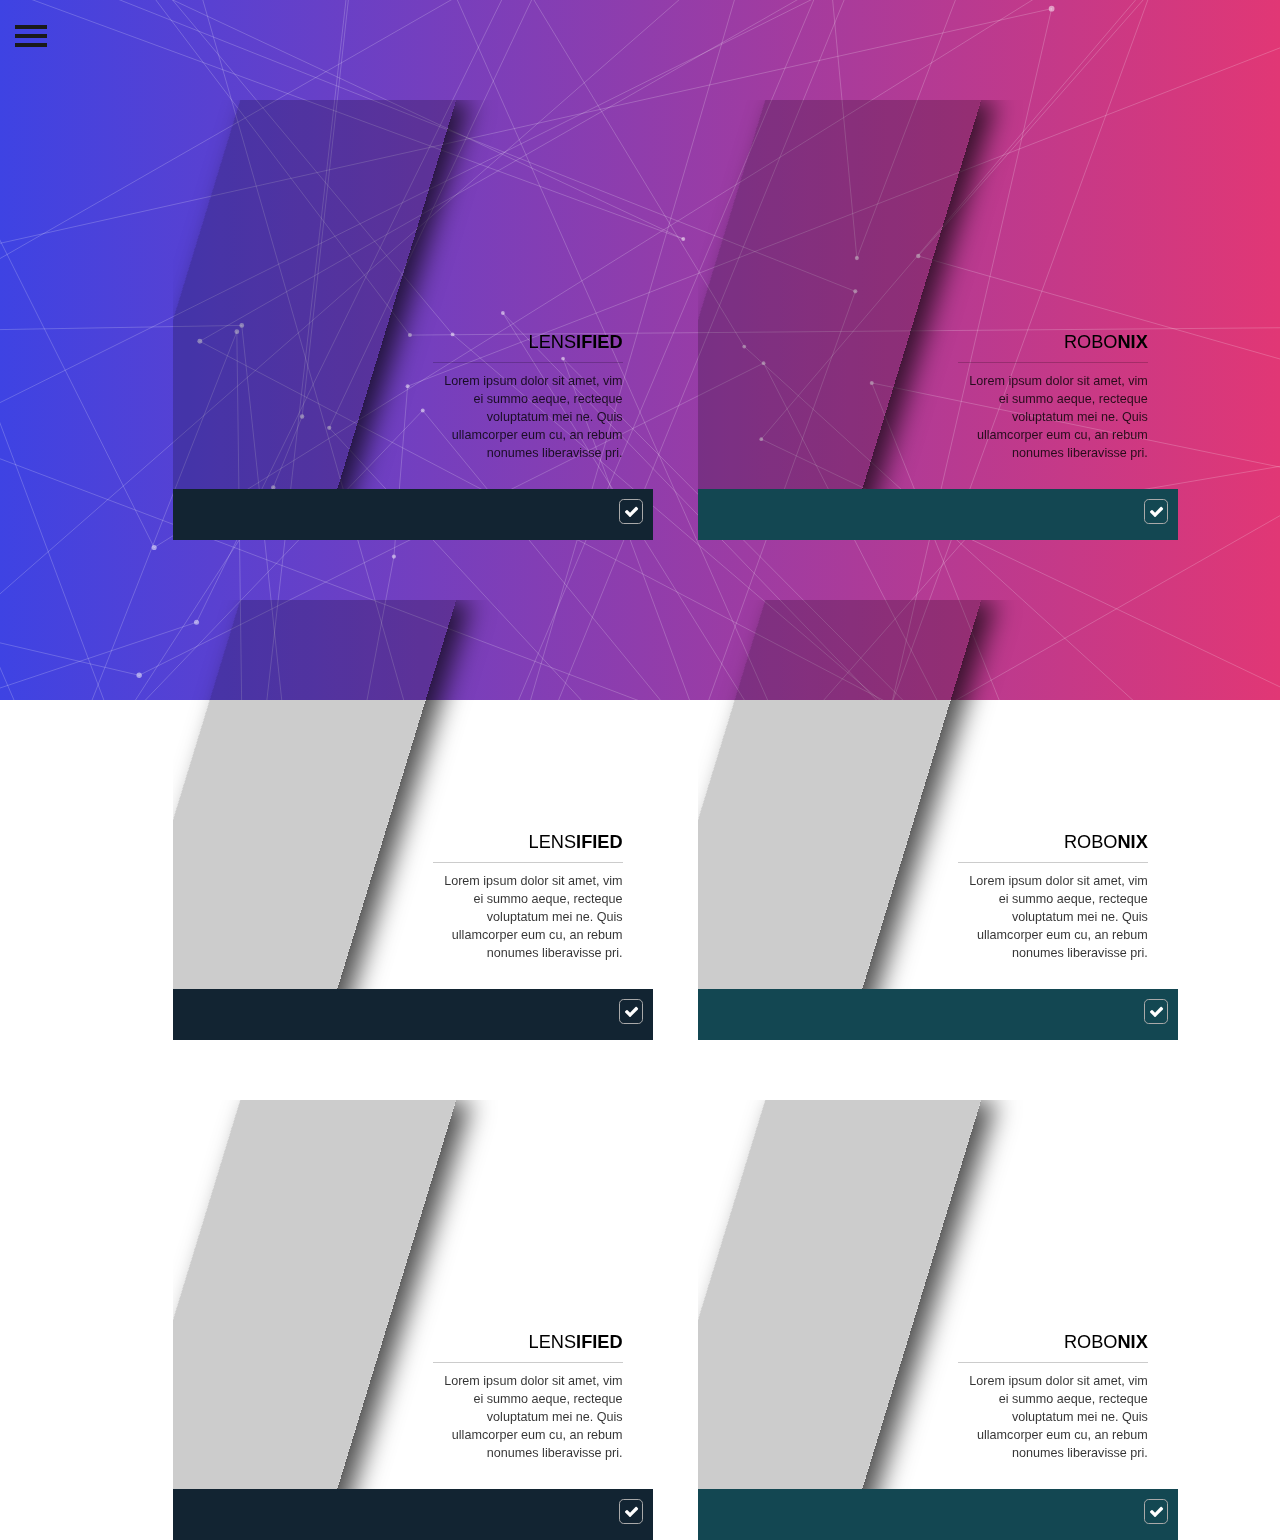
==== dashboard/dash.html @ 1079ad85 "Dashboard ui" ====
<!DOCTYPE html>
<html>
<head>
	<title>Dashboard</title>
	<link href="https://maxcdn.bootstrapcdn.com/bootstrap/3.3.0/css/bootstrap.min.css" rel="stylesheet" id="bootstrap-css">
	<link href="https://maxcdn.bootstrapcdn.com/font-awesome/4.3.0/css/font-awesome.min.css" rel="stylesheet">
	<script src="https://code.jquery.com/jquery-1.11.1.min.js"></script>
	<script src="https://maxcdn.bootstrapcdn.com/bootstrap/3.3.0/js/bootstrap.min.js"></script>
	<link rel="stylesheet" type="text/css" href="assets/css/dash.css">
	
</head>
<body>
<section class="canvas-wrap">
           
            <div id="canvas" class="gradient"></div>
            
</section>
<div id="wrapper">
        <div class="overlay"></div>
    
        <!-- Sidebar -->
        <nav class="navbar navbar-inverse navbar-fixed-top" id="sidebar-wrapper" role="navigation">
            <ul class="nav sidebar-nav">
                <li class="sidebar-brand">
                    <a href="#">
                       <b>AVENIR</b>
                    </a>
                </li>
                <li>
                    <a href="#">Home</a>
                </li>
                <li>
                    <a href="#">Dashboard</a>
                </li>
                <li>
                    <a href="#">Profile</a>
                </li>
                <li>
                    <a href="#">Events</a>
                </li>
                <li>
                    <a href="#">Payments</a>
                </li>
                <li>
                    <a href="#">Contact Us</a>
                </li>
                <li>
                    <a href="#">About</a>
                </li>
            </ul>
        </nav>
        <!-- /#sidebar-wrapper -->

        <!-- Page Content -->
        <div id="page-content-wrapper">
            <button type="button" class="hamburger is-closed" data-toggle="offcanvas">
                <span class="hamb-top"></span>
    			<span class="hamb-middle"></span>
				<span class="hamb-bottom"></span>
            </button>
            <div style="padding-left: 150px">
            	<figure class="snip0057 red">
  				<figcaption>
    			<h2>LENS<span>IFIED</span></h2>
    			<p>Lorem ipsum dolor sit amet, vim ei summo aeque, recteque voluptatum mei ne. Quis ullamcorper eum cu, an rebum nonumes liberavisse pri.</p>
    			<div class="icons"><a href="#"><i class="ion-ios-home"></i></a><a href="#"><i class="ion-ios-email"></i></a><a href="#"><i class="ion-ios-telephone"></i></a></div>
  				</figcaption>
  				<div class="image"><img src="https://www.pixelstalk.net/wp-content/uploads/images1/Download-Desktop-Camera-Wallpaper-HD.jpg" width="440px" height="440px" alt="sample4"/></div>
  				<div class="position">
  					<div class="checkbox">
            		<label style="font-size: 1.5em">
                	<input type="checkbox" value="" checked>
               		<span class="cr"><i class="cr-icon fa fa-check"></i></span>
            		</label>
        			</div>
  				</div>
				</figure>				

				<figure class="snip0057 blue">
  				<figcaption>
    			<h2>ROBO<span>NIX</span></h2>
    			<p>Lorem ipsum dolor sit amet, vim ei summo aeque, recteque voluptatum mei ne. Quis ullamcorper eum cu, an rebum nonumes liberavisse pri.</p>
		    	<div class="icons"><a href="#"><i class="ion-ios-home"></i></a><a href="#"><i class="ion-ios-email"></i></a><a href="#"><i class="ion-ios-telephone"></i></a></div>
		  		</figcaption>
  				<div class="image"><img src="http://cdn.wonderfulengineering.com/wp-content/uploads/2013/11/robot-wallpaper-82.jpg" width="440px" height="440px" alt="sample3"/></div>
  				<div class="position">
  					<div class="checkbox">
            		<label style="font-size: 1.5em">
                	<input type="checkbox" value="" checked>
               		<span class="cr"><i class="cr-icon fa fa-check"></i></span>
            		</label>
        			</div>
  				</div>
				</figure>
				<figure class="snip0057 red">
  				<figcaption>
    			<h2>LENS<span>IFIED</span></h2>
    			<p>Lorem ipsum dolor sit amet, vim ei summo aeque, recteque voluptatum mei ne. Quis ullamcorper eum cu, an rebum nonumes liberavisse pri.</p>
    			<div class="icons"><a href="#"><i class="ion-ios-home"></i></a><a href="#"><i class="ion-ios-email"></i></a><a href="#"><i class="ion-ios-telephone"></i></a></div>
  				</figcaption>
  				<div class="image"><img src="https://www.pixelstalk.net/wp-content/uploads/images1/Download-Desktop-Camera-Wallpaper-HD.jpg" width="440px" height="440px" alt="sample4"/></div>
  				<div class="position">
  					<div class="checkbox">
            		<label style="font-size: 1.5em">
                	<input type="checkbox" value="" checked>
               		<span class="cr"><i class="cr-icon fa fa-check"></i></span>
            		</label>
        			</div>
  				</div>
				</figure>
				<figure class="snip0057 blue">
  				<figcaption>
    			<h2>ROBO<span>NIX</span></h2>
    			<p>Lorem ipsum dolor sit amet, vim ei summo aeque, recteque voluptatum mei ne. Quis ullamcorper eum cu, an rebum nonumes liberavisse pri.</p>
		    	<div class="icons"><a href="#"><i class="ion-ios-home"></i></a><a href="#"><i class="ion-ios-email"></i></a><a href="#"><i class="ion-ios-telephone"></i></a></div>
		  		</figcaption>
  				<div class="image"><img src="http://cdn.wonderfulengineering.com/wp-content/uploads/2013/11/robot-wallpaper-82.jpg" width="440px" height="440px" alt="sample3"/></div>
  				<div class="position">
  					<div class="checkbox">
            		<label style="font-size: 1.5em">
                	<input type="checkbox" value="" checked>
               		<span class="cr"><i class="cr-icon fa fa-check"></i></span>
            		</label>
        			</div>
  				</div>
				</figure><figure class="snip0057 red">
  				<figcaption>
    			<h2>LENS<span>IFIED</span></h2>
    			<p>Lorem ipsum dolor sit amet, vim ei summo aeque, recteque voluptatum mei ne. Quis ullamcorper eum cu, an rebum nonumes liberavisse pri.</p>
    			<div class="icons"><a href="#"><i class="ion-ios-home"></i></a><a href="#"><i class="ion-ios-email"></i></a><a href="#"><i class="ion-ios-telephone"></i></a></div>
  				</figcaption>
  				<div class="image"><img src="https://www.pixelstalk.net/wp-content/uploads/images1/Download-Desktop-Camera-Wallpaper-HD.jpg" width="440px" height="440px" alt="sample4"/></div>
  				<div class="position">
  					<div class="checkbox">
            		<label style="font-size: 1.5em">
                	<input type="checkbox" value="" checked>
               		<span class="cr"><i class="cr-icon fa fa-check"></i></span>
            		</label>
        			</div>
  				</div>
				</figure>
				<figure class="snip0057 blue">
  				<figcaption>
    			<h2>ROBO<span>NIX</span></h2>
    			<p>Lorem ipsum dolor sit amet, vim ei summo aeque, recteque voluptatum mei ne. Quis ullamcorper eum cu, an rebum nonumes liberavisse pri.</p>
		    	<div class="icons"><a href="#"><i class="ion-ios-home"></i></a><a href="#"><i class="ion-ios-email"></i></a><a href="#"><i class="ion-ios-telephone"></i></a></div>
		  		</figcaption>
  				<div class="image"><img src="http://cdn.wonderfulengineering.com/wp-content/uploads/2013/11/robot-wallpaper-82.jpg" width="440px" height="440px" alt="sample3"/></div>
  				<div class="position">
  					<div class="checkbox">
            		<label style="font-size: 1.5em">
                	<input type="checkbox" value="" checked>
               		<span class="cr"><i class="cr-icon fa fa-check"></i></span>
            		</label>
        			</div>
  				</div>
				</figure>
            </div>
            
        </div>
        <!-- /#page-content-wrapper -->

    </div>
    <!-- Main library -->
        <script src="assets/js/three.min.js"></script>
      
        <!-- Helpers -->
        <script src="assets/js/projector.js"></script>
        <script src="assets/js/canvas-renderer.js"></script>

        <!-- Visualitzation adjustments -->
        <script src="assets/js/3d-lines-animation.js"></script>

        <!-- Animated background color -->
        <script src="http://cdnjs.cloudflare.com/ajax/libs/jquery/2.0.2/jquery.min.js"></script>
        <script src="assets/js/color.js"></script>
    <!-- /#wrapper -->
    <script src="assets/js/dash.js"></script>
</body>
</html>
---- dashboard/assets/css/dash.css ----
body {
    position: relative;
    overflow-x: hidden;
    background-attachment: fixed;
}
body,
html { height: 100%;}
.nav .open > a, 
.nav .open > a:hover, 
.nav .open > a:focus {background-color: transparent;}

/*-------------------------------*/
/*           Wrappers            */
/*-------------------------------*/

#wrapper {
    padding-left: 0;
    -webkit-transition: all 0.5s ease;
    -moz-transition: all 0.5s ease;
    -o-transition: all 0.5s ease;
    transition: all 0.5s ease;
}

#wrapper.toggled {
    padding-left: 220px;
}

#sidebar-wrapper {
    z-index: 1000;
    left: 220px;
    width: 0;
    height: 100%;
    margin-left: -220px;
    overflow-y: auto;
    overflow-x: hidden;
    background: #1a1a1a;
    -webkit-transition: all 0.5s ease;
    -moz-transition: all 0.5s ease;
    -o-transition: all 0.5s ease;
    transition: all 0.5s ease;
}

#sidebar-wrapper::-webkit-scrollbar {
  display: none;
}

#wrapper.toggled #sidebar-wrapper {
    width: 220px;
}

#page-content-wrapper {
    width: 100%;
    padding-top: 70px;
}

#wrapper.toggled #page-content-wrapper {
    position: absolute;
    margin-right: -220px;
}

/*-------------------------------*/
/*     Sidebar nav styles        */
/*-------------------------------*/

.sidebar-nav {
    position: absolute;
    top: 0;
    width: 220px;
    margin: 0;
    padding: 0;
    list-style: none;
}

.sidebar-nav li {
    position: relative; 
    line-height: 20px;
    display: inline-block;
    width: 100%;
}

.sidebar-nav li:before {
    content: '';
    position: absolute;
    top: 0;
    left: 0;
    z-index: -1;
    height: 100%;
    width: 3px;
    background-color: #1c1c1c;
    -webkit-transition: width .2s ease-in;
      -moz-transition:  width .2s ease-in;
       -ms-transition:  width .2s ease-in;
            transition: width .2s ease-in;

}
.sidebar-nav li:first-child a {
    color: #fff;
    background-color: #1a1a1a;
}
.sidebar-nav li:nth-child(2):before {
    background-color: #ec1b5a;   
}
.sidebar-nav li:nth-child(3):before {
    background-color: #79aefe;   
}
.sidebar-nav li:nth-child(4):before {
    background-color: #314190;   
}
.sidebar-nav li:nth-child(5):before {
    background-color: #279636;   
}
.sidebar-nav li:nth-child(6):before {
    background-color: #7d5d81;   
}
.sidebar-nav li:nth-child(7):before {
    background-color: #ead24c;   
}
.sidebar-nav li:nth-child(8):before {
    background-color: #2d2366;   
}
.sidebar-nav li:nth-child(9):before {
    background-color: #35acdf;   
}
.sidebar-nav li:hover:before,
.sidebar-nav li.open:hover:before {
    width: 100%;
    -webkit-transition: width .2s ease-in;
      -moz-transition:  width .2s ease-in;
       -ms-transition:  width .2s ease-in;
            transition: width .2s ease-in;

}

.sidebar-nav li a {
    display: block;
    color: #ddd;
    text-decoration: none;
    padding: 10px 15px 10px 30px;    
}

.sidebar-nav li a:hover,
.sidebar-nav li a:active,
.sidebar-nav li a:focus,
.sidebar-nav li.open a:hover,
.sidebar-nav li.open a:active,
.sidebar-nav li.open a:focus{
    color: #fff;
    text-decoration: none;
    background-color: transparent;
}

.sidebar-nav > .sidebar-brand {
    height: 65px;
    font-size: 20px;
    line-height: 44px;
}
.sidebar-nav .dropdown-menu {
    position: relative;
    width: 100%;
    padding: 0;
    margin: 0;
    border-radius: 0;
    border: none;
    background-color: #222;
    box-shadow: none;
}

/*-------------------------------*/
/*       Hamburger-Cross         */
/*-------------------------------*/

.hamburger {
  position: fixed;
  top: 20px;  
  z-index: 999;
  display: block;
  width: 32px;
  height: 32px;
  margin-left: 15px;
  background: transparent;
  border: none;
}
.hamburger:hover,
.hamburger:focus,
.hamburger:active {
  outline: none;
}
.hamburger.is-closed:before {
  content: '';
  display: block;
  width: 100px;
  font-size: 14px;
  color: #fff;
  line-height: 32px;
  text-align: center;
  opacity: 0;
  -webkit-transform: translate3d(0,0,0);
  -webkit-transition: all .35s ease-in-out;
}
.hamburger.is-closed:hover:before {
  opacity: 1;
  display: block;
  -webkit-transform: translate3d(-100px,0,0);
  -webkit-transition: all .35s ease-in-out;
}

.hamburger.is-closed .hamb-top,
.hamburger.is-closed .hamb-middle,
.hamburger.is-closed .hamb-bottom,
.hamburger.is-open .hamb-top,
.hamburger.is-open .hamb-middle,
.hamburger.is-open .hamb-bottom {
  position: absolute;
  left: 0;
  height: 4px;
  width: 100%;
}
.hamburger.is-closed .hamb-top,
.hamburger.is-closed .hamb-middle,
.hamburger.is-closed .hamb-bottom {
  background-color: #1a1a1a;
}
.hamburger.is-closed .hamb-top { 
  top: 5px; 
  -webkit-transition: all .35s ease-in-out;
}
.hamburger.is-closed .hamb-middle {
  top: 50%;
  margin-top: -2px;
}
.hamburger.is-closed .hamb-bottom {
  bottom: 5px;  
  -webkit-transition: all .35s ease-in-out;
}

.hamburger.is-closed:hover .hamb-top {
  top: 0;
  -webkit-transition: all .35s ease-in-out;
}
.hamburger.is-closed:hover .hamb-bottom {
  bottom: 0;
  -webkit-transition: all .35s ease-in-out;
}
.hamburger.is-open .hamb-top,
.hamburger.is-open .hamb-middle,
.hamburger.is-open .hamb-bottom {
  background-color: #1a1a1a;
}
.hamburger.is-open .hamb-top,
.hamburger.is-open .hamb-bottom {
  top: 50%;
  margin-top: -2px;  
}
.hamburger.is-open .hamb-top { 
  -webkit-transform: rotate(45deg);
  -webkit-transition: -webkit-transform .2s cubic-bezier(.73,1,.28,.08);
}
.hamburger.is-open .hamb-middle { display: none; }
.hamburger.is-open .hamb-bottom {
  -webkit-transform: rotate(-45deg);
  -webkit-transition: -webkit-transform .2s cubic-bezier(.73,1,.28,.08);
}
.hamburger.is-open:before {
  content: '';
  display: block;
  width: 100px;
  font-size: 14px;
  color: #fff;
  line-height: 32px;
  text-align: center;
  opacity: 0;
  -webkit-transform: translate3d(0,0,0);
  -webkit-transition: all .35s ease-in-out;
}
.hamburger.is-open:hover:before {
  opacity: 1;
  display: block;
  -webkit-transform: translate3d(-100px,0,0);
  -webkit-transition: all .35s ease-in-out;
}

/*-------------------------------*/
/*            Overlay            */
/*-------------------------------*/

.overlay {
    position: fixed;
    display: none;
    width: 100%;
    height: 100%;
    top: 0;
    left: 0;
    right: 0;
    bottom: 0;
    background-color: rgba(250,250,250,.8);
    z-index: 1;
}
@import url(https://fonts.googleapis.com/css?family=Raleway:400,200,300,800);
@import url(http://code.ionicframework.com/ionicons/2.0.1/css/ionicons.min.css);
figure.snip0057 {
  font-family: 'Raleway', Arial, sans-serif;
  position: relative;
  float: left;
  overflow: hidden;
  margin: 30px 2%;
  min-width: 380px;
  max-width: 480px;
  width: 100%;
  background: transparent;
  color: #000000;
}
figure.snip0057 * {
  -webkit-box-sizing: border-box;
  box-sizing: border-box;
  -webkit-transition: all 0.35s ease-in-out;
  transition: all 0.35s ease-in-out;
}
figure.snip0057 .image {
  width: 50%;
  overflow: hidden;
  z-index: 1;
  -webkit-transform: skewX(-15deg);
  transform: skewX(-15deg);
}
figure.snip0057 .image img {
  position: relative;
  display: block;
  left: -15%;
  z-index: 1;
  -webkit-transform: skew(15deg);
  transform: skew(15deg);
}
figure.snip0057:before {
  position: absolute;
  content: '';
  height: 100%;
  width: 45%;
  background: rgba(0, 0, 0, 0.2);
  -webkit-transform: skewX(-17deg);
  transform: skewX(-17deg);
  -webkit-box-shadow: 15px 0px 25px rgba(0, 0, 0, 0.7);
  box-shadow: 15px 0px 25px rgba(0, 0, 0, 0.7);
}
figure.snip0057 figcaption {
  padding: 20px 30px 20px 20px;
  position: absolute;
  right: 0;
  bottom: 10px;
  width: 50%;
}
figure.snip0057 figcaption h2,
figure.snip0057 figcaption p {
  margin: 0;
  text-align: right;
  padding: 10px 0;
  width: 100%;
}
figure.snip0057 figcaption h2 {
  font-size: 1.3em;
  font-weight: 300;
  text-transform: uppercase;
  border-bottom: 1px solid rgba(0, 0, 0, 0.2);
}
figure.snip0057 figcaption h2 span {
  font-weight: 800;
}
figure.snip0057 figcaption p {
  font-size: 0.9em;
  opacity: 0.8;
}
figure.snip0057 figcaption .icons {
  width: 100%;
  text-align: right;
}
figure.snip0057 figcaption .icons i {
  font-size: 26px;
  padding: 5px;
  top: 50%;
  color: #000000;
  opacity: 0;
}
figure.snip0057 figcaption a {
  opacity: 0.3;
}
figure.snip0057 figcaption a:hover {
  opacity: 0.8;
}
figure.snip0057 .position {
  position: absolute;
  bottom: 0;
  width: 100%;
  text-align: right;
  /*padding: 15px 30px;*/
  font-size: 0.9em;
  opacity: 1;
  font-style: italic;
  color: #ffffff;
  background: #000000;
}
figure.snip0057.blue .position {
  background: #134752;
}
figure.snip0057.red .position {
  background: #122432;
}
figure.snip0057.yellow .position {
  background: #bf6516;
}
figure.snip0057:hover figcaption,
figure.snip0057.hover figcaption {
  bottom: 40px;
}
figure.snip0057:hover .icons i,
figure.snip0057.hover .icons i {
  opacity: 1;
  -webkit-transition-delay: 0.2s;
  transition-delay: 0.2s;
}
figure.snip0057:hover:before,
figure.snip0057.hover:before {
  -webkit-animation: shadow 0.6s ease-in-out;
  animation: shadow 0.6s ease-in-out;
}
@-webkit-keyframes shadow {
  0% {
    left: 0px;
  }
  50% {
    left: -5px;
  }
  100% {
    left: 0px;
  }
}
@keyframes shadow {
  0% {
    left: 0px;
  }
  50% {
    left: -5px;
  }
  100% {
    left: 0px;
  }
}
.checkbox label:after, 
.radio label:after {
    content: '';
    display: table;
    clear: both;
}

.checkbox .cr,
.radio .cr {
    position: relative;
    display: inline-block;
    border: 1px solid #a9a9a9;
    border-radius: .25em;
    width: 1.3em;
    height: 1.3em;
    float: left;
    margin-right: .5em;
}

.radio .cr {
    border-radius: 50%;
}

.checkbox .cr .cr-icon,
.radio .cr .cr-icon {
    position: absolute;
    font-size: .8em;
    line-height: 0;
    top: 50%;
    left: 20%;
}

.radio .cr .cr-icon {
    margin-left: 0.04em;
}

.checkbox label input[type="checkbox"],
.radio label input[type="radio"] {
    display: none;
}

.checkbox label input[type="checkbox"] + .cr > .cr-icon,
.radio label input[type="radio"] + .cr > .cr-icon {
    transform: scale(3) rotateZ(-20deg);
    opacity: 0;
    transition: all .3s ease-in;
}

.checkbox label input[type="checkbox"]:checked + .cr > .cr-icon,
.radio label input[type="radio"]:checked + .cr > .cr-icon {
    transform: scale(1) rotateZ(0deg);
    opacity: 1;
}

.checkbox label input[type="checkbox"]:disabled + .cr,
.radio label input[type="radio"]:disabled + .cr {
    opacity: .5;
}
#canvas{
   width:100%;
  height:700px;
  overflow: hidden;
  position:fixed;
  top:0;
  left:0;
  background-color: #1a1724;               
  }
.canvas-wrap{
 position:relative;
  }
div.canvas-content{
    position:relative;
    z-index:2000;
    color:#fff;
    text-align:center;
    padding-top:30px;
}
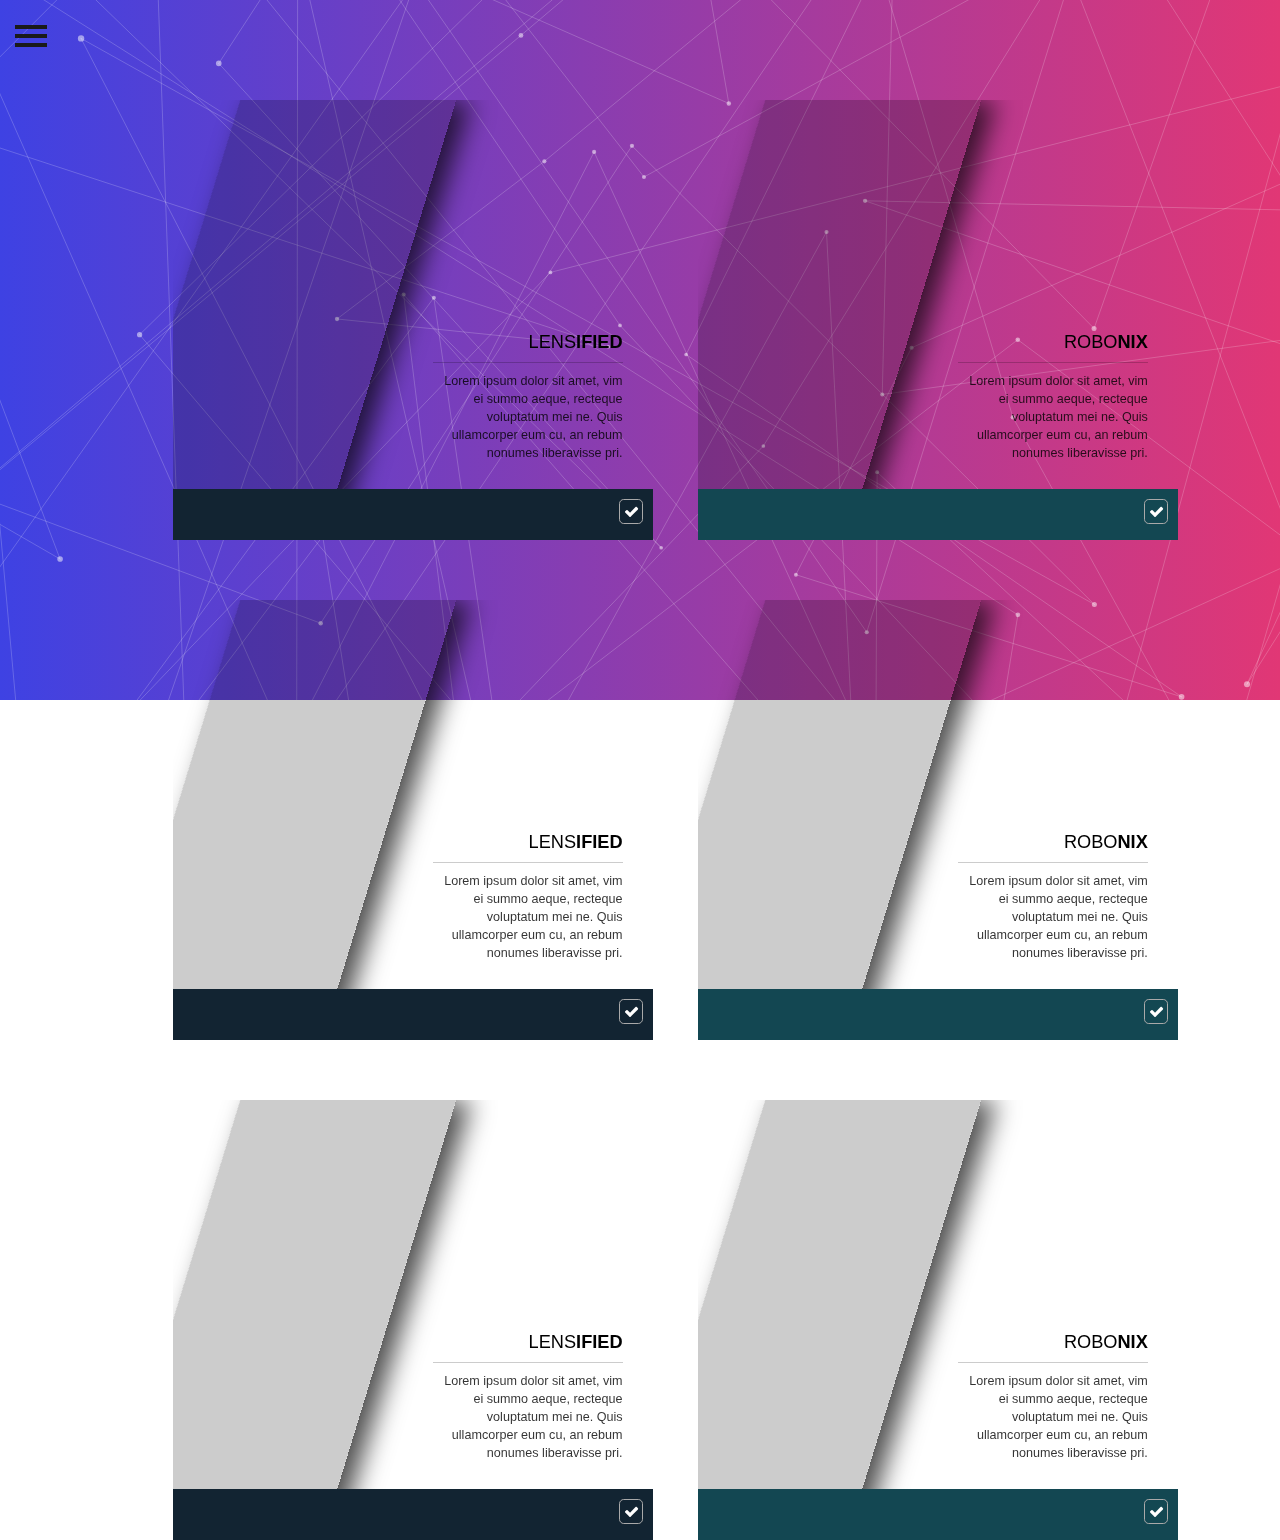
==== commit 929d49c1: "profile ui" ====
--- a/dashboard/dash.html
+++ b/dashboard/dash.html
@@ -7,6 +7,7 @@
 	<script src="https://code.jquery.com/jquery-1.11.1.min.js"></script>
 	<script src="https://maxcdn.bootstrapcdn.com/bootstrap/3.3.0/js/bootstrap.min.js"></script>
 	<link rel="stylesheet" type="text/css" href="assets/css/dash.css">
+  <link rel="icon" href="assets/img/2102-min-tiny.png" type="image/png"/>
 	
 </head>
 <body>
@@ -23,7 +24,7 @@
             <ul class="nav sidebar-nav">
                 <li class="sidebar-brand">
                     <a href="#">
-                       <b>AVENIR</b>
+                       <img src="assets/img/2102-min.png" style="height: 45px; width: 45px;"><b>AVENIR</b>
                     </a>
                 </li>
                 <li>
--- a/dashboard/assets/css/dash.css
+++ b/dashboard/assets/css/dash.css
@@ -3,6 +3,7 @@
     overflow-x: hidden;
     background-attachment: fixed;
 }
+
 body,
 html { height: 100%;}
 .nav .open > a, 
@@ -315,6 +316,9 @@
   -webkit-transition: all 0.35s ease-in-out;
   transition: all 0.35s ease-in-out;
 }
+.control-label{
+  color: black;
+}
 figure.snip0057 .image {
   width: 50%;
   overflow: hidden;
@@ -519,4 +523,7 @@
     color:#fff;
     text-align:center;
     padding-top:30px;
+}
+#backk>li>a:hover{
+  background-color: transparent;
 }